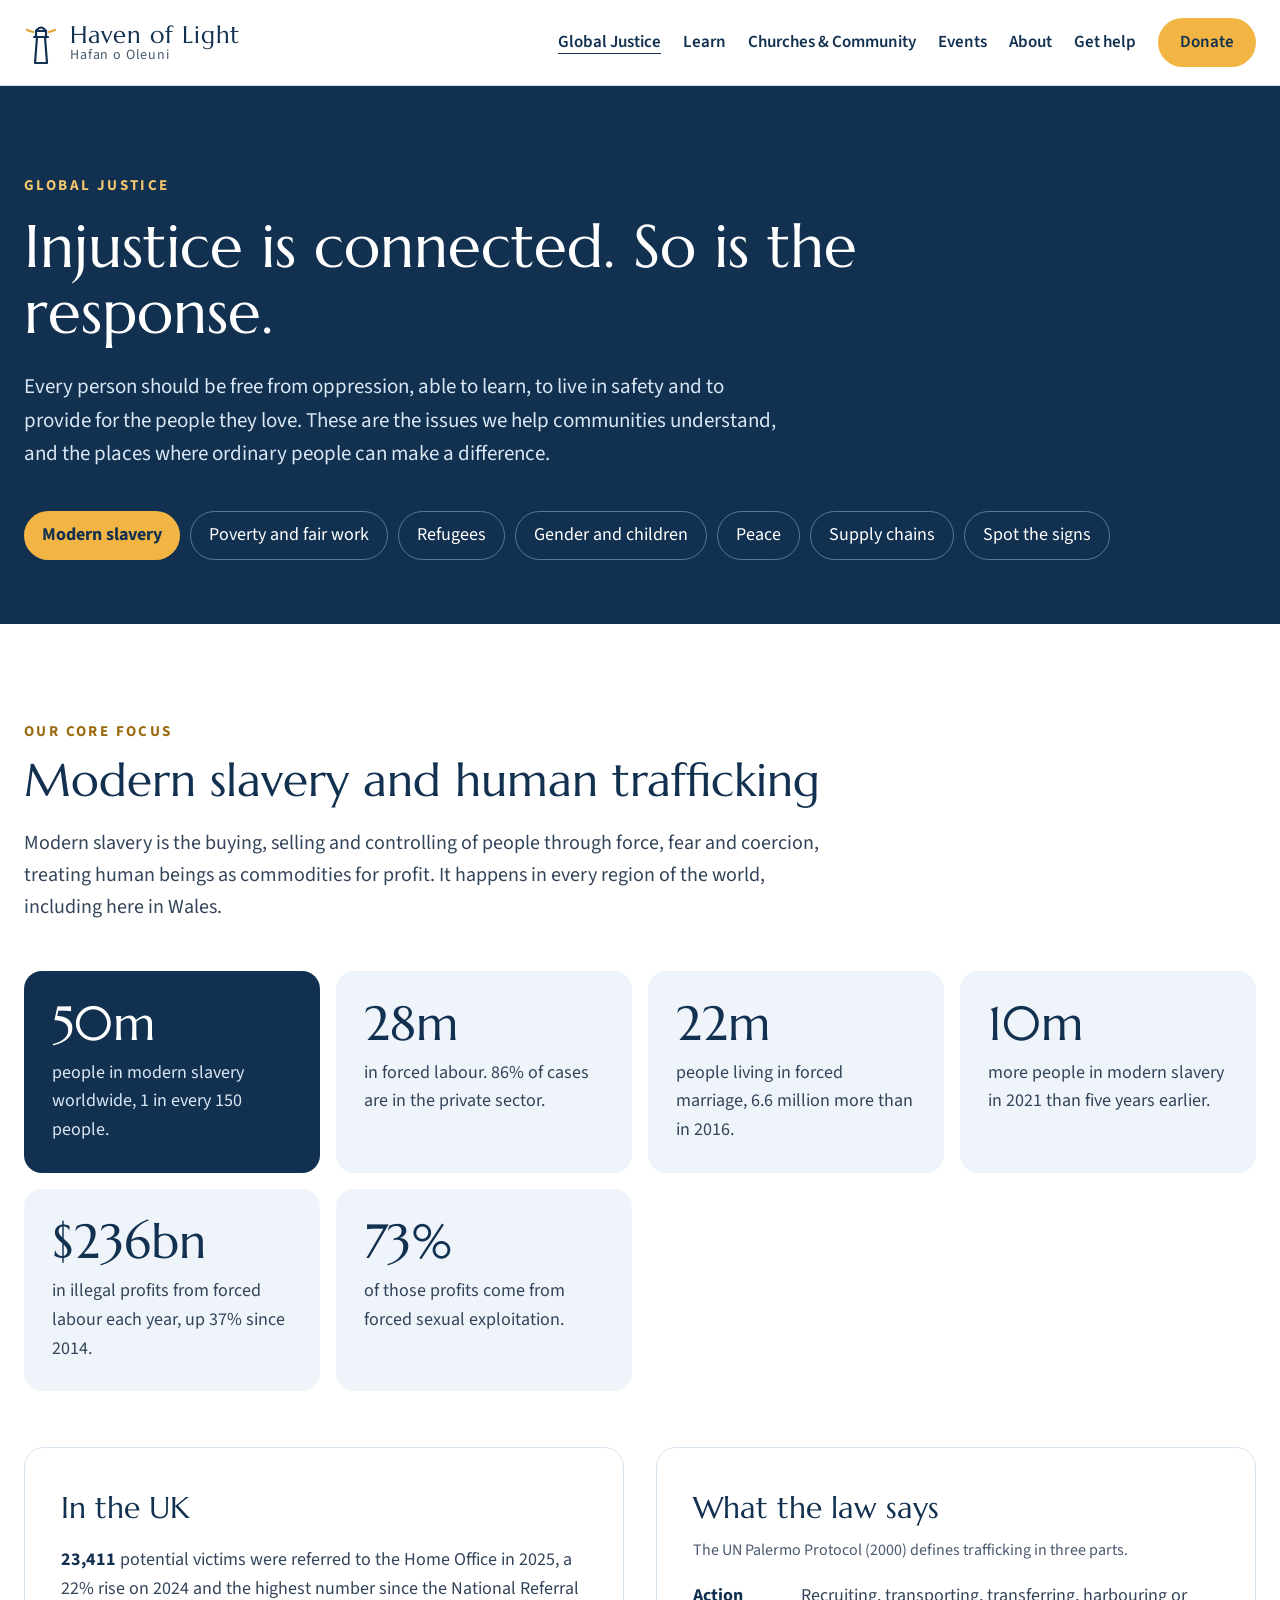
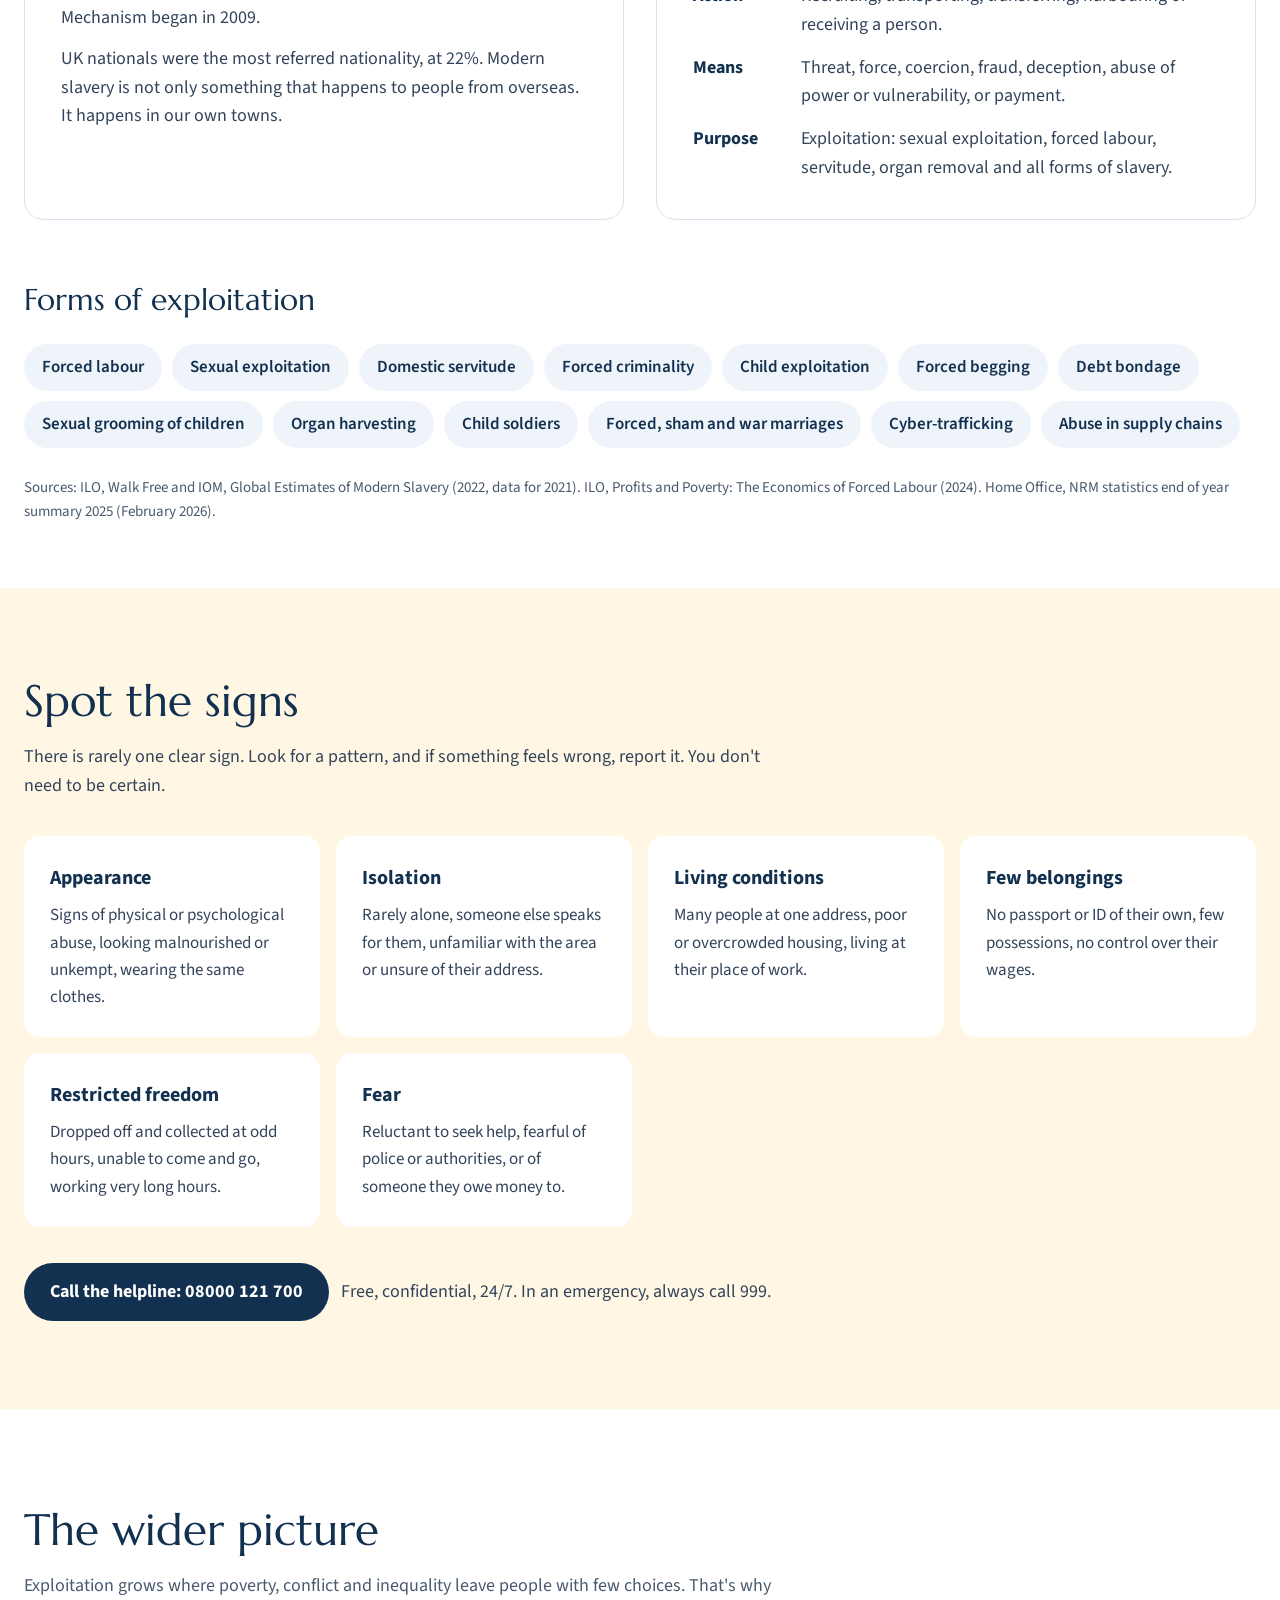
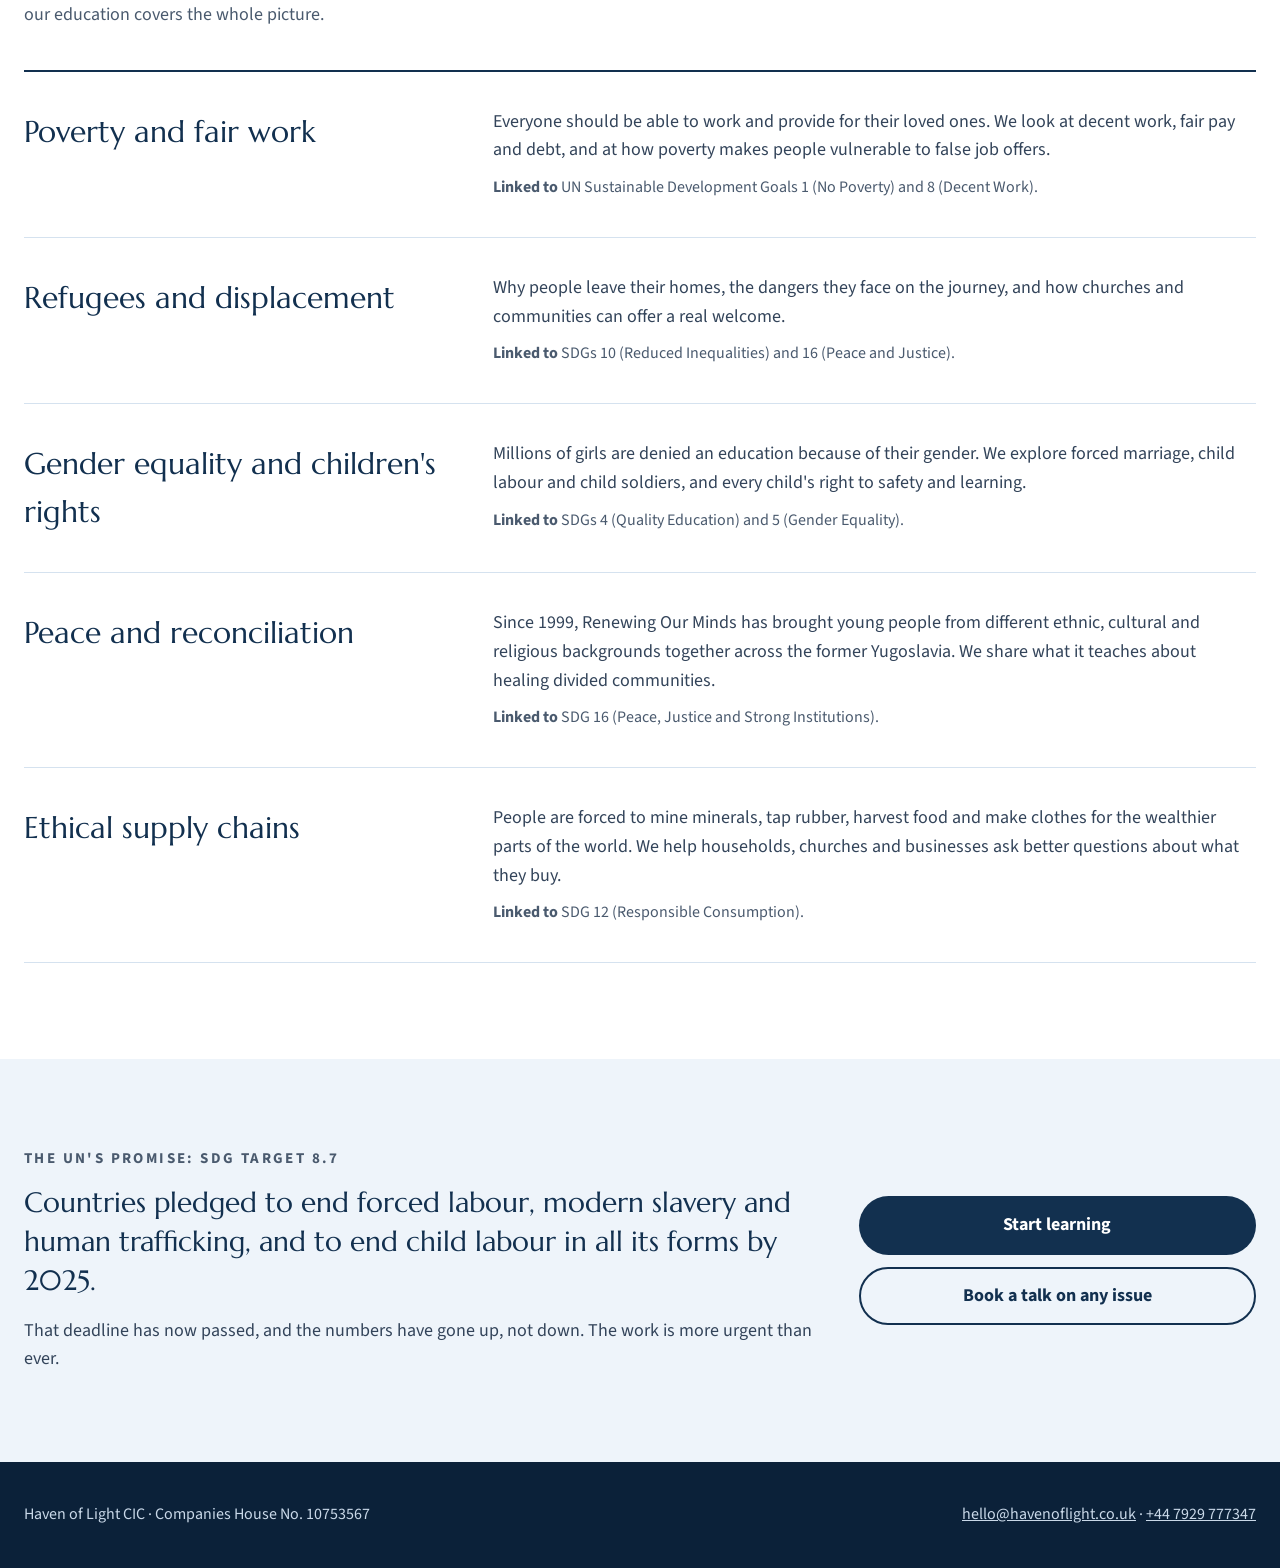
==== global-justice.html @ 554843c3 "Add files via upload" ====
<!doctype html>
<html lang="en-GB">
<head>
<meta charset="utf-8">
<meta name="viewport" content="width=device-width, initial-scale=1">
<title>Global Justice | Haven of Light</title>
<meta name="description" content="Haven of Light helps schools, churches and communities in North Wales understand global injustice, from modern slavery to poverty and displacement, and take action.">
<link rel="icon" href="favicon.svg" type="image/svg+xml">
<link rel="preconnect" href="https://fonts.googleapis.com">
<link href="https://fonts.googleapis.com/css2?family=Marcellus&amp;family=Source+Sans+3:wght@400;600;700&amp;display=swap" rel="stylesheet">
<style>
body{margin:0;background:#FFFFFF}
a{color:#12304F}a:hover{color:#0A1F36}
</style>
<style>
[hidden]{display:none !important}
@media (max-width:640px){h1{font-size:40px !important}h2{font-size:32px !important}}
.pill{font:inherit;font-weight:700;cursor:pointer;border:2px solid #B7CBE0;background:#FFFFFF;color:#12304F;padding:10px 20px;border-radius:999px;min-height:48px}
.pill[aria-pressed="true"],.pill[aria-selected="true"]{background:#12304F;border-color:#12304F;color:#FFFFFF}
.amt{font-family:'Marcellus',serif;font-size:28px;border-radius:16px;min-height:64px;padding:16px}
.seg{border:none;background:transparent;padding:12px}
.pill:focus-visible,a:focus-visible,input:focus-visible,select:focus-visible,textarea:focus-visible{outline:3px solid #F2B544;outline-offset:2px}
</style>
</head>
<body>
<div style="font-family: 'Source Sans 3', system-ui, sans-serif; color: #1A2433; background: #FFFFFF; font-size: 18px; line-height: 1.6">

<header style="background: #FFFFFF; border-bottom: 1px solid #D5E2EF">
<div style="max-width: 1240px; margin: 0 auto; padding: 18px 24px; display: flex; flex-wrap: wrap; align-items: center; justify-content: space-between; gap: 16px">
<a href="index.html" style="display: flex; align-items: center; gap: 12px; text-decoration: none; color: #12304F">
<svg aria-hidden="true" width="34" height="44" viewBox="0 0 34 44" fill="none" stroke="#12304F" stroke-width="2.2" stroke-linecap="round" stroke-linejoin="round"><path d="M11 42 L13 16 H21 L23 42 Z"></path><path d="M10 16 H24"></path><path d="M12 16 V10 H22 V16"></path><path d="M12 10 Q17 3 22 10"></path><path d="M3 9 L9 11 M31 9 L25 11" stroke="#E0A030"></path></svg>
<span style="display: flex; flex-direction: column; line-height: 1.1">
<span style="font-family: 'Marcellus', serif; font-size: 24px; letter-spacing: 0.04em">Haven of Light</span>
<span style="font-size: 14px; color: #4A5A6E; letter-spacing: 0.06em">Hafan o Oleuni</span>
</span>
</a>
<nav aria-label="Main" style="display: flex; flex-wrap: wrap; align-items: center; gap: 6px 22px; font-size: 17px; font-weight: 600">
<a href="global-justice.html" aria-current="page" style="text-decoration: underline; text-underline-offset: 6px; padding: 10px 0">Global Justice</a>
<a href="learn.html" style="text-decoration: none; padding: 10px 0">Learn</a>
<a href="learn.html#churches" style="text-decoration: none; padding: 10px 0">Churches &amp; Community</a>
<a href="events.html" style="text-decoration: none; padding: 10px 0">Events</a>
<a href="index.html#about" style="text-decoration: none; padding: 10px 0">About</a>
<a href="index.html#help" style="text-decoration: none; padding: 10px 0">Get help</a>
<a href="donate.html" style="text-decoration: none; background: #F2B544; color: #12304F; padding: 11px 22px; border-radius: 999px">Donate</a>
</nav>
</div>
</header>

<section style="background: #12304F; color: #FFFFFF">
<div style="max-width: 1240px; margin: 0 auto; padding: 88px 24px 64px">
<p style="margin: 0 0 16px; font-size: 15px; letter-spacing: 0.16em; text-transform: uppercase; color: #F2C66D; font-weight: 700">Global justice</p>
<h1 style="margin: 0; font-family: 'Marcellus', serif; font-weight: 400; font-size: 60px; line-height: 1.1; max-width: 900px">Injustice is connected. So is the response.</h1>
<p style="margin: 24px 0 0; font-size: 21px; color: #D9E6F3; max-width: 760px">Every person should be free from oppression, able to learn, to live in safety and to provide for the people they love. These are the issues we help communities understand, and the places where ordinary people can make a difference.</p>
<nav aria-label="On this page" style="display: flex; flex-wrap: wrap; gap: 10px; margin-top: 40px">
<a href="#slavery" style="text-decoration: none; color: #12304F; background: #F2B544; font-weight: 700; padding: 10px 18px; border-radius: 999px">Modern slavery</a>
<a href="#poverty" style="text-decoration: none; color: #FFFFFF; border: 1px solid #5A7898; padding: 9px 18px; border-radius: 999px">Poverty and fair work</a>
<a href="#refugees" style="text-decoration: none; color: #FFFFFF; border: 1px solid #5A7898; padding: 9px 18px; border-radius: 999px">Refugees</a>
<a href="#equality" style="text-decoration: none; color: #FFFFFF; border: 1px solid #5A7898; padding: 9px 18px; border-radius: 999px">Gender and children</a>
<a href="#peace" style="text-decoration: none; color: #FFFFFF; border: 1px solid #5A7898; padding: 9px 18px; border-radius: 999px">Peace</a>
<a href="#supply" style="text-decoration: none; color: #FFFFFF; border: 1px solid #5A7898; padding: 9px 18px; border-radius: 999px">Supply chains</a>
<a href="#signs" style="text-decoration: none; color: #FFFFFF; border: 1px solid #5A7898; padding: 9px 18px; border-radius: 999px">Spot the signs</a>
</nav>
</div>
</section>

<section id="slavery" style="background: #FFFFFF">
<div style="max-width: 1240px; margin: 0 auto; padding: 96px 24px 64px">
<p style="margin: 0; font-size: 15px; letter-spacing: 0.16em; text-transform: uppercase; color: #9A6A10; font-weight: 700">Our core focus</p>
<h2 style="margin: 10px 0 0; font-family: 'Marcellus', serif; font-weight: 400; font-size: 46px; color: #12304F; line-height: 1.15">Modern slavery and human trafficking</h2>
<p style="margin: 20px 0 0; max-width: 820px; color: #33445A; font-size: 20px">Modern slavery is the buying, selling and controlling of people through force, fear and coercion, treating human beings as commodities for profit. It happens in every region of the world, including here in Wales.</p>

<div style="display: grid; grid-template-columns: repeat(auto-fit, minmax(250px, 1fr)); gap: 16px; margin-top: 48px">
<div style="background: #12304F; color: #FFFFFF; border-radius: 18px; padding: 28px">
<p style="margin: 0; font-family: 'Marcellus', serif; font-size: 48px; line-height: 1">50m</p>
<p style="margin: 12px 0 0; color: #D9E6F3">people in modern slavery worldwide, 1 in every 150 people.</p>
</div>
<div style="background: #EEF4FA; border-radius: 18px; padding: 28px">
<p style="margin: 0; font-family: 'Marcellus', serif; font-size: 48px; line-height: 1; color: #12304F">28m</p>
<p style="margin: 12px 0 0; color: #33445A">in forced labour. 86% of cases are in the private sector.</p>
</div>
<div style="background: #EEF4FA; border-radius: 18px; padding: 28px">
<p style="margin: 0; font-family: 'Marcellus', serif; font-size: 48px; line-height: 1; color: #12304F">22m</p>
<p style="margin: 12px 0 0; color: #33445A">people living in forced marriage, 6.6 million more than in 2016.</p>
</div>
<div style="background: #EEF4FA; border-radius: 18px; padding: 28px">
<p style="margin: 0; font-family: 'Marcellus', serif; font-size: 48px; line-height: 1; color: #12304F">10m</p>
<p style="margin: 12px 0 0; color: #33445A">more people in modern slavery in 2021 than five years earlier.</p>
</div>
<div style="background: #EEF4FA; border-radius: 18px; padding: 28px">
<p style="margin: 0; font-family: 'Marcellus', serif; font-size: 48px; line-height: 1; color: #12304F">$236bn</p>
<p style="margin: 12px 0 0; color: #33445A">in illegal profits from forced labour each year, up 37% since 2014.</p>
</div>
<div style="background: #EEF4FA; border-radius: 18px; padding: 28px">
<p style="margin: 0; font-family: 'Marcellus', serif; font-size: 48px; line-height: 1; color: #12304F">73%</p>
<p style="margin: 12px 0 0; color: #33445A">of those profits come from forced sexual exploitation.</p>
</div>
</div>

<div style="margin-top: 56px; display: flex; flex-wrap: wrap; gap: 32px">
<div style="flex: 1 1 460px; min-width: 0; border: 1px solid #D5E2EF; border-radius: 20px; padding: 36px">
<h3 style="margin: 0; font-family: 'Marcellus', serif; font-weight: 400; font-size: 30px; color: #12304F">In the UK</h3>
<p style="margin: 14px 0 0; color: #33445A"><strong style="color: #12304F">23,411</strong> potential victims were referred to the Home Office in 2025, a 22% rise on 2024 and the highest number since the National Referral Mechanism began in 2009.</p>
<p style="margin: 12px 0 0; color: #33445A">UK nationals were the most referred nationality, at 22%. Modern slavery is not only something that happens to people from overseas. It happens in our own towns.</p>
</div>
<div style="flex: 1 1 460px; min-width: 0; border: 1px solid #D5E2EF; border-radius: 20px; padding: 36px">
<h3 style="margin: 0; font-family: 'Marcellus', serif; font-weight: 400; font-size: 30px; color: #12304F">What the law says</h3>
<p style="margin: 6px 0 0; color: #4A5A6E; font-size: 16px">The UN Palermo Protocol (2000) defines trafficking in three parts.</p>
<div style="display: flex; flex-direction: column; gap: 14px; margin-top: 18px">
<div style="display: flex; gap: 16px"><span style="min-width: 92px; font-weight: 700; color: #12304F">Action</span><span style="color: #33445A">Recruiting, transporting, transferring, harbouring or receiving a person.</span></div>
<div style="display: flex; gap: 16px"><span style="min-width: 92px; font-weight: 700; color: #12304F">Means</span><span style="color: #33445A">Threat, force, coercion, fraud, deception, abuse of power or vulnerability, or payment.</span></div>
<div style="display: flex; gap: 16px"><span style="min-width: 92px; font-weight: 700; color: #12304F">Purpose</span><span style="color: #33445A">Exploitation: sexual exploitation, forced labour, servitude, organ removal and all forms of slavery.</span></div>
</div>
</div>
</div>

<h3 style="margin: 56px 0 0; font-family: 'Marcellus', serif; font-weight: 400; font-size: 30px; color: #12304F">Forms of exploitation</h3>
<div style="display: flex; flex-wrap: wrap; gap: 10px; margin-top: 20px">
<span style="background: #EEF4FA; color: #12304F; font-weight: 600; padding: 10px 18px; border-radius: 999px; font-size: 17px">Forced labour</span>
<span style="background: #EEF4FA; color: #12304F; font-weight: 600; padding: 10px 18px; border-radius: 999px; font-size: 17px">Sexual exploitation</span>
<span style="background: #EEF4FA; color: #12304F; font-weight: 600; padding: 10px 18px; border-radius: 999px; font-size: 17px">Domestic servitude</span>
<span style="background: #EEF4FA; color: #12304F; font-weight: 600; padding: 10px 18px; border-radius: 999px; font-size: 17px">Forced criminality</span>
<span style="background: #EEF4FA; color: #12304F; font-weight: 600; padding: 10px 18px; border-radius: 999px; font-size: 17px">Child exploitation</span>
<span style="background: #EEF4FA; color: #12304F; font-weight: 600; padding: 10px 18px; border-radius: 999px; font-size: 17px">Forced begging</span>
<span style="background: #EEF4FA; color: #12304F; font-weight: 600; padding: 10px 18px; border-radius: 999px; font-size: 17px">Debt bondage</span>
<span style="background: #EEF4FA; color: #12304F; font-weight: 600; padding: 10px 18px; border-radius: 999px; font-size: 17px">Sexual grooming of children</span>
<span style="background: #EEF4FA; color: #12304F; font-weight: 600; padding: 10px 18px; border-radius: 999px; font-size: 17px">Organ harvesting</span>
<span style="background: #EEF4FA; color: #12304F; font-weight: 600; padding: 10px 18px; border-radius: 999px; font-size: 17px">Child soldiers</span>
<span style="background: #EEF4FA; color: #12304F; font-weight: 600; padding: 10px 18px; border-radius: 999px; font-size: 17px">Forced, sham and war marriages</span>
<span style="background: #EEF4FA; color: #12304F; font-weight: 600; padding: 10px 18px; border-radius: 999px; font-size: 17px">Cyber-trafficking</span>
<span style="background: #EEF4FA; color: #12304F; font-weight: 600; padding: 10px 18px; border-radius: 999px; font-size: 17px">Abuse in supply chains</span>
</div>
<p style="margin: 28px 0 0; font-size: 15px; color: #4A5A6E">Sources: ILO, Walk Free and IOM, Global Estimates of Modern Slavery (2022, data for 2021). ILO, Profits and Poverty: The Economics of Forced Labour (2024). Home Office, NRM statistics end of year summary 2025 (February 2026).</p>
</div>
</section>

<section id="signs" style="background: #FFF6E4">
<div style="max-width: 1240px; margin: 0 auto; padding: 88px 24px">
<h2 style="margin: 0; font-family: 'Marcellus', serif; font-weight: 400; font-size: 44px; color: #12304F; line-height: 1.15">Spot the signs</h2>
<p style="margin: 16px 0 0; color: #33445A; max-width: 760px">There is rarely one clear sign. Look for a pattern, and if something feels wrong, report it. You don't need to be certain.</p>
<div style="display: grid; grid-template-columns: repeat(auto-fit, minmax(260px, 1fr)); gap: 16px; margin-top: 36px">
<div style="background: #FFFFFF; border-radius: 16px; padding: 26px"><h3 style="margin: 0; font-size: 20px; color: #12304F">Appearance</h3><p style="margin: 8px 0 0; color: #33445A; font-size: 17px">Signs of physical or psychological abuse, looking malnourished or unkempt, wearing the same clothes.</p></div>
<div style="background: #FFFFFF; border-radius: 16px; padding: 26px"><h3 style="margin: 0; font-size: 20px; color: #12304F">Isolation</h3><p style="margin: 8px 0 0; color: #33445A; font-size: 17px">Rarely alone, someone else speaks for them, unfamiliar with the area or unsure of their address.</p></div>
<div style="background: #FFFFFF; border-radius: 16px; padding: 26px"><h3 style="margin: 0; font-size: 20px; color: #12304F">Living conditions</h3><p style="margin: 8px 0 0; color: #33445A; font-size: 17px">Many people at one address, poor or overcrowded housing, living at their place of work.</p></div>
<div style="background: #FFFFFF; border-radius: 16px; padding: 26px"><h3 style="margin: 0; font-size: 20px; color: #12304F">Few belongings</h3><p style="margin: 8px 0 0; color: #33445A; font-size: 17px">No passport or ID of their own, few possessions, no control over their wages.</p></div>
<div style="background: #FFFFFF; border-radius: 16px; padding: 26px"><h3 style="margin: 0; font-size: 20px; color: #12304F">Restricted freedom</h3><p style="margin: 8px 0 0; color: #33445A; font-size: 17px">Dropped off and collected at odd hours, unable to come and go, working very long hours.</p></div>
<div style="background: #FFFFFF; border-radius: 16px; padding: 26px"><h3 style="margin: 0; font-size: 20px; color: #12304F">Fear</h3><p style="margin: 8px 0 0; color: #33445A; font-size: 17px">Reluctant to seek help, fearful of police or authorities, or of someone they owe money to.</p></div>
</div>
<div style="display: flex; flex-wrap: wrap; gap: 12px; margin-top: 36px; align-items: center">
<a href="tel:08000121700" style="text-decoration: none; background: #12304F; color: #FFFFFF; font-weight: 700; padding: 15px 26px; border-radius: 999px">Call the helpline: 08000 121 700</a>
<span style="color: #33445A">Free, confidential, 24/7. In an emergency, always call 999.</span>
</div>
</div>
</section>

<section style="background: #FFFFFF">
<div style="max-width: 1240px; margin: 0 auto; padding: 96px 24px">
<h2 style="margin: 0; font-family: 'Marcellus', serif; font-weight: 400; font-size: 44px; color: #12304F; line-height: 1.15">The wider picture</h2>
<p style="margin: 16px 0 0; color: #4A5A6E; max-width: 760px">Exploitation grows where poverty, conflict and inequality leave people with few choices. That's why our education covers the whole picture.</p>
<div style="display: flex; flex-direction: column; margin-top: 40px; border-top: 2px solid #12304F">

<div id="poverty" style="display: flex; flex-wrap: wrap; gap: 12px 48px; padding: 36px 0; border-bottom: 1px solid #D5E2EF">
<h3 style="flex: 1 1 300px; margin: 0; font-family: 'Marcellus', serif; font-weight: 400; font-size: 30px; color: #12304F">Poverty and fair work</h3>
<div style="flex: 2 1 520px; min-width: 0">
<p style="margin: 0; color: #33445A">Everyone should be able to work and provide for their loved ones. We look at decent work, fair pay and debt, and at how poverty makes people vulnerable to false job offers.</p>
<p style="margin: 10px 0 0; color: #4A5A6E; font-size: 16px"><strong>Linked to</strong> UN Sustainable Development Goals 1 (No Poverty) and 8 (Decent Work).</p>
</div>
</div>

<div id="refugees" style="display: flex; flex-wrap: wrap; gap: 12px 48px; padding: 36px 0; border-bottom: 1px solid #D5E2EF">
<h3 style="flex: 1 1 300px; margin: 0; font-family: 'Marcellus', serif; font-weight: 400; font-size: 30px; color: #12304F">Refugees and displacement</h3>
<div style="flex: 2 1 520px; min-width: 0">
<p style="margin: 0; color: #33445A">Why people leave their homes, the dangers they face on the journey, and how churches and communities can offer a real welcome.</p>
<p style="margin: 10px 0 0; color: #4A5A6E; font-size: 16px"><strong>Linked to</strong> SDGs 10 (Reduced Inequalities) and 16 (Peace and Justice).</p>
</div>
</div>

<div id="equality" style="display: flex; flex-wrap: wrap; gap: 12px 48px; padding: 36px 0; border-bottom: 1px solid #D5E2EF">
<h3 style="flex: 1 1 300px; margin: 0; font-family: 'Marcellus', serif; font-weight: 400; font-size: 30px; color: #12304F">Gender equality and children's rights</h3>
<div style="flex: 2 1 520px; min-width: 0">
<p style="margin: 0; color: #33445A">Millions of girls are denied an education because of their gender. We explore forced marriage, child labour and child soldiers, and every child's right to safety and learning.</p>
<p style="margin: 10px 0 0; color: #4A5A6E; font-size: 16px"><strong>Linked to</strong> SDGs 4 (Quality Education) and 5 (Gender Equality).</p>
</div>
</div>

<div id="peace" style="display: flex; flex-wrap: wrap; gap: 12px 48px; padding: 36px 0; border-bottom: 1px solid #D5E2EF">
<h3 style="flex: 1 1 300px; margin: 0; font-family: 'Marcellus', serif; font-weight: 400; font-size: 30px; color: #12304F">Peace and reconciliation</h3>
<div style="flex: 2 1 520px; min-width: 0">
<p style="margin: 0; color: #33445A">Since 1999, Renewing Our Minds has brought young people from different ethnic, cultural and religious backgrounds together across the former Yugoslavia. We share what it teaches about healing divided communities.</p>
<p style="margin: 10px 0 0; color: #4A5A6E; font-size: 16px"><strong>Linked to</strong> SDG 16 (Peace, Justice and Strong Institutions).</p>
</div>
</div>

<div id="supply" style="display: flex; flex-wrap: wrap; gap: 12px 48px; padding: 36px 0; border-bottom: 1px solid #D5E2EF">
<h3 style="flex: 1 1 300px; margin: 0; font-family: 'Marcellus', serif; font-weight: 400; font-size: 30px; color: #12304F">Ethical supply chains</h3>
<div style="flex: 2 1 520px; min-width: 0">
<p style="margin: 0; color: #33445A">People are forced to mine minerals, tap rubber, harvest food and make clothes for the wealthier parts of the world. We help households, churches and businesses ask better questions about what they buy.</p>
<p style="margin: 10px 0 0; color: #4A5A6E; font-size: 16px"><strong>Linked to</strong> SDG 12 (Responsible Consumption).</p>
</div>
</div>

</div>
</div>
</section>

<section style="background: #EEF4FA">
<div style="max-width: 1240px; margin: 0 auto; padding: 88px 24px; display: flex; flex-wrap: wrap; gap: 40px; align-items: center">
<div style="flex: 2 1 560px; min-width: 0">
<p style="margin: 0; font-size: 15px; letter-spacing: 0.16em; text-transform: uppercase; color: #4A5A6E; font-weight: 700">The UN's promise: SDG target 8.7</p>
<p style="margin: 12px 0 0; font-family: 'Marcellus', serif; font-size: 28px; line-height: 1.4; color: #12304F">Countries pledged to end forced labour, modern slavery and human trafficking, and to end child labour in all its forms by 2025.</p>
<p style="margin: 16px 0 0; color: #33445A">That deadline has now passed, and the numbers have gone up, not down. The work is more urgent than ever.</p>
</div>
<div style="flex: 1 1 280px; display: flex; flex-direction: column; gap: 12px">
<a href="learn.html" style="text-decoration: none; background: #12304F; color: #FFFFFF; font-weight: 700; padding: 15px 26px; border-radius: 999px; text-align: center">Start learning</a>
<a href="learn.html#book" style="text-decoration: none; border: 2px solid #12304F; color: #12304F; font-weight: 700; padding: 13px 24px; border-radius: 999px; text-align: center">Book a talk on any issue</a>
</div>
</div>
</section>

<footer style="background: #0B2139; color: #C9D8E8; font-size: 16px">
<div style="max-width: 1240px; margin: 0 auto; padding: 40px 24px; display: flex; flex-wrap: wrap; justify-content: space-between; gap: 16px">
<span>Haven of Light CIC · Companies House No. 10753567</span>
<span><a href="mailto:hello@havenoflight.co.uk" style="color: #C9D8E8">hello@havenoflight.co.uk</a> · <a href="tel:+447929777347" style="color: #C9D8E8">+44 7929 777347</a></span>
</div>
</footer>

</div>
</body>
</html>
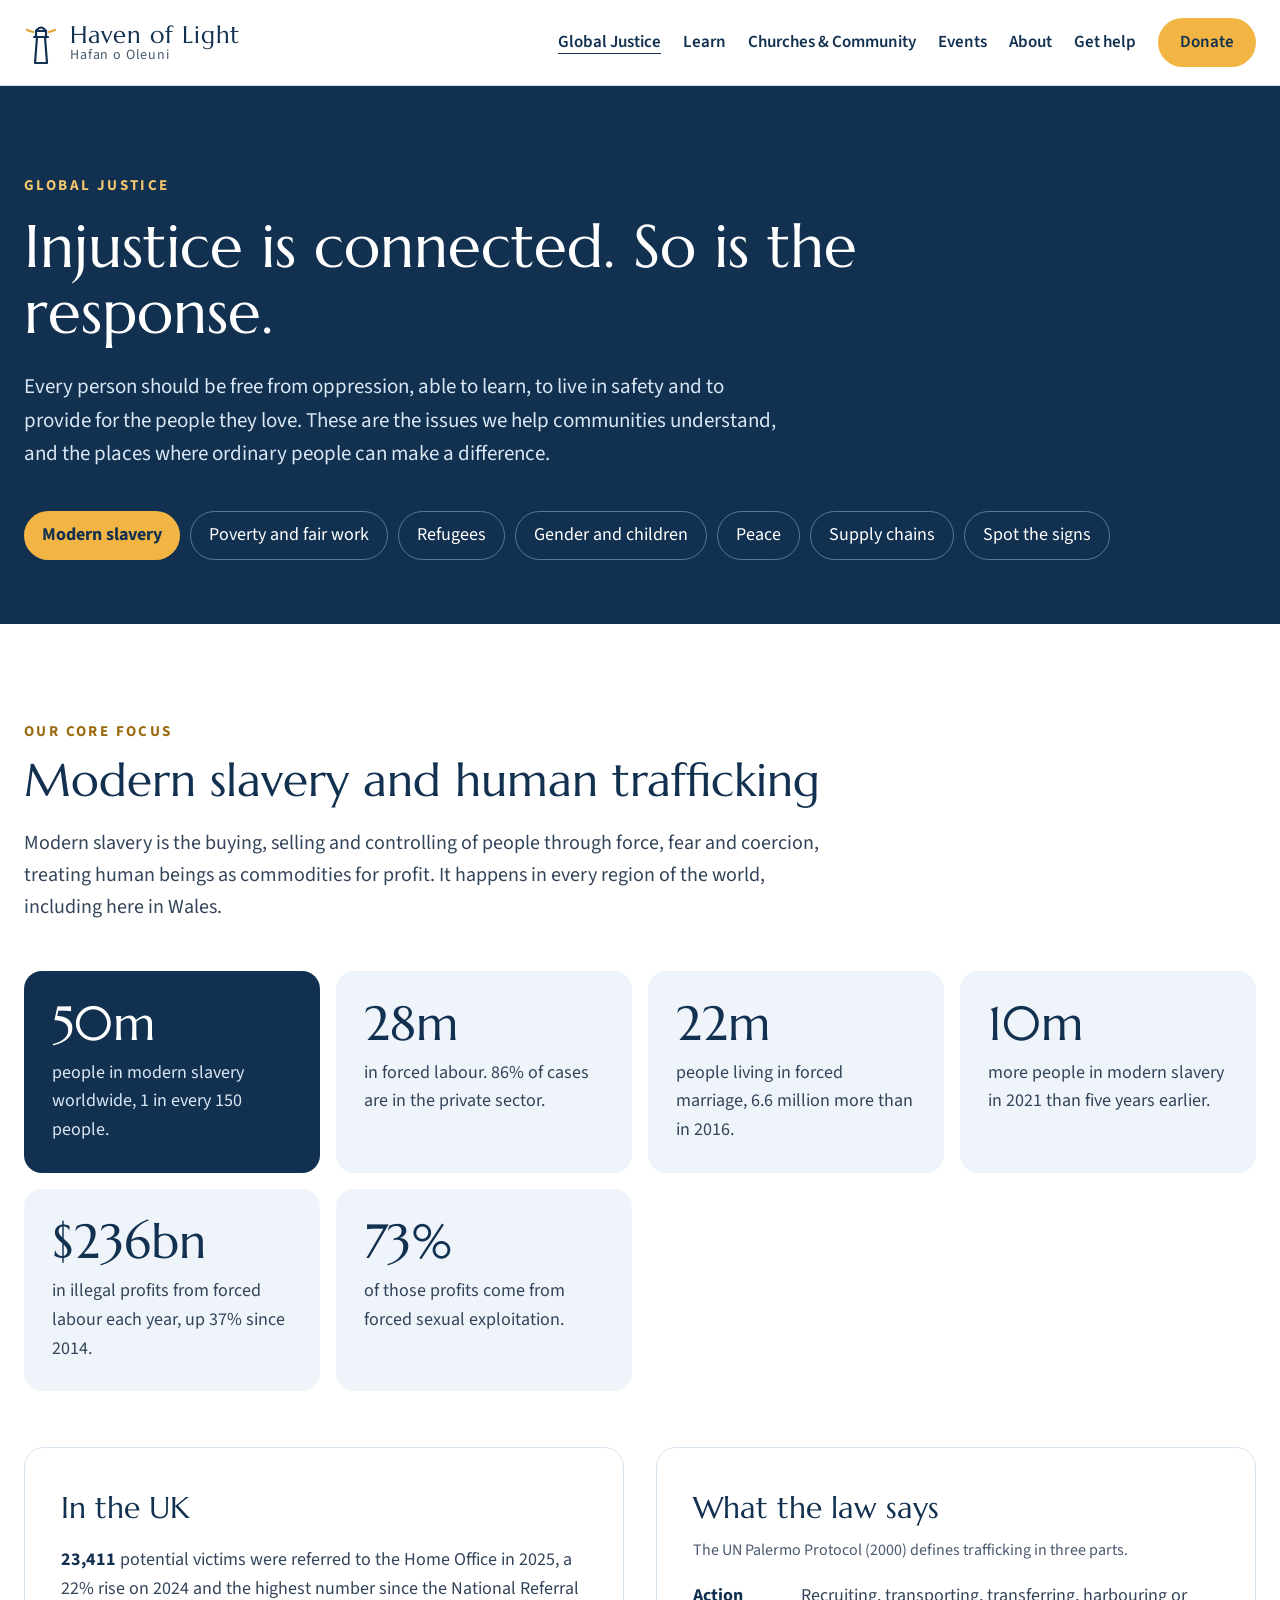
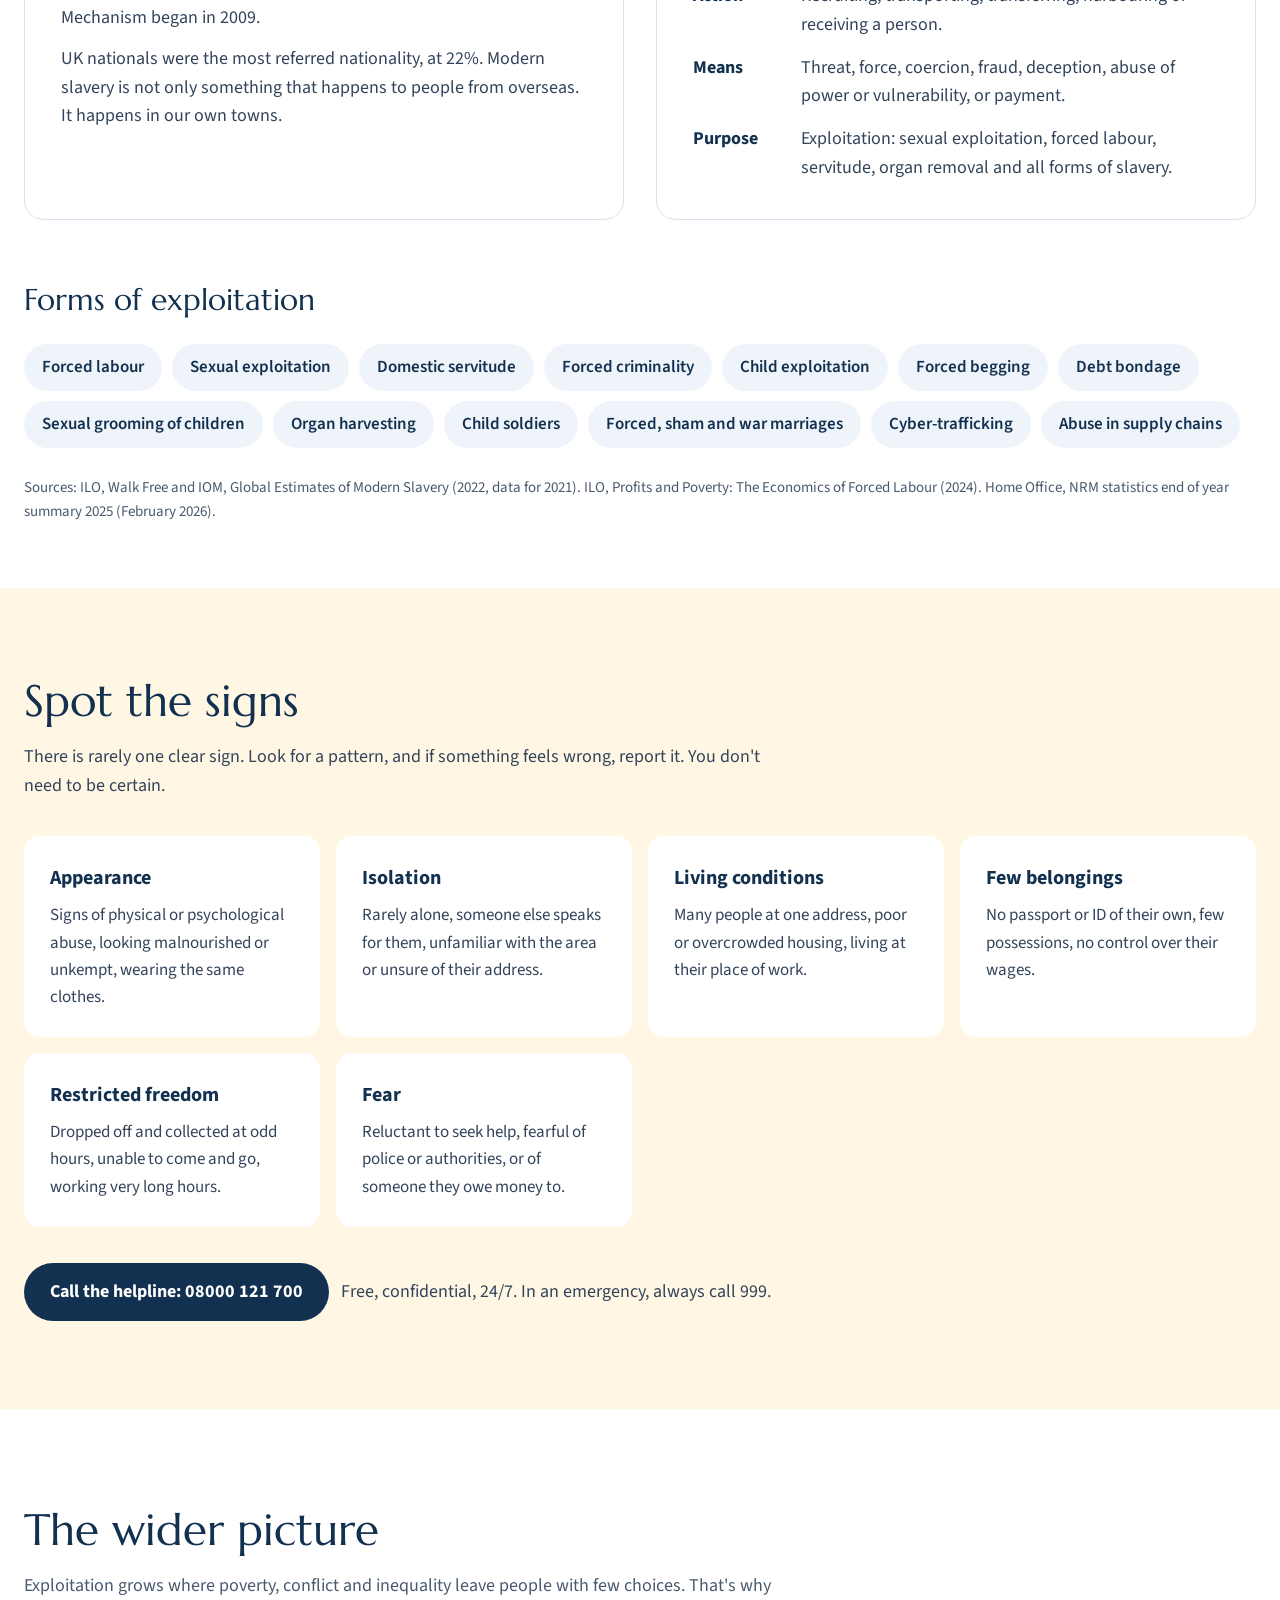
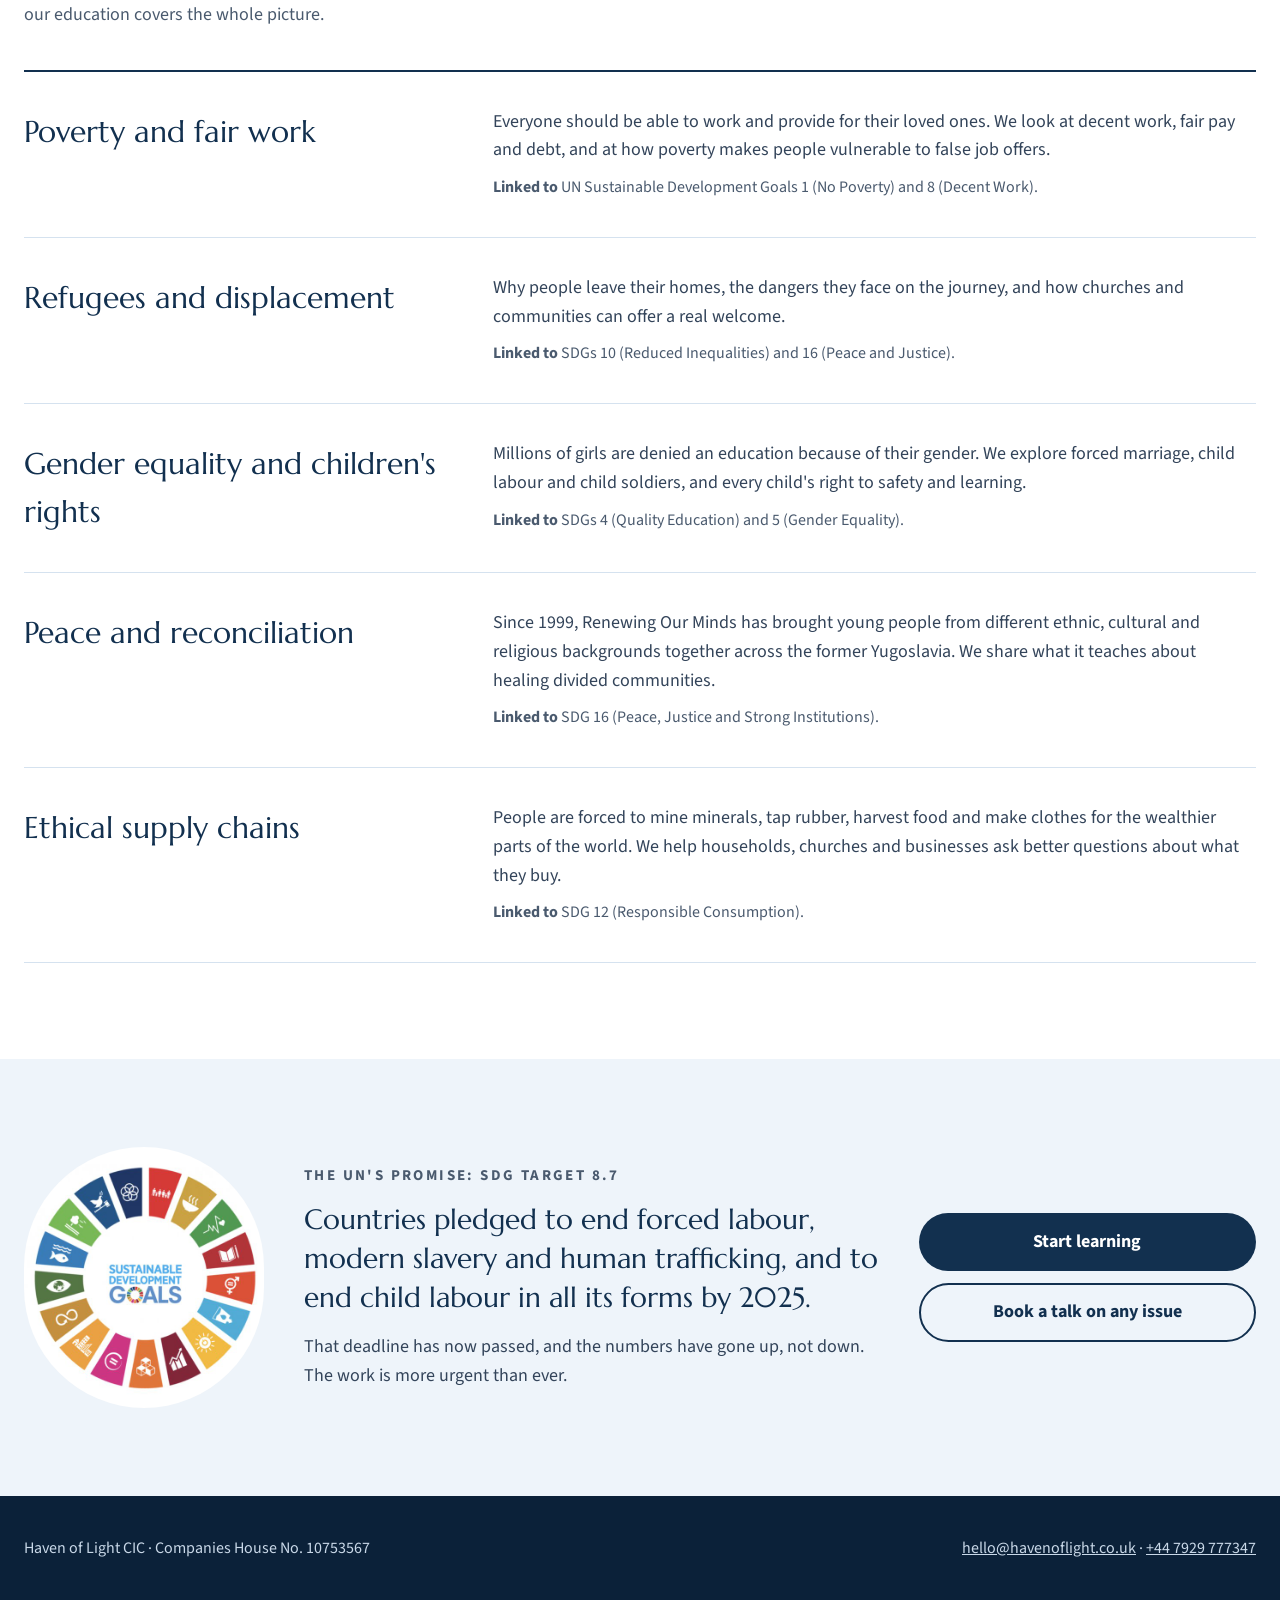
==== commit 71b2bdd8: "Add Walk Free style photography - Home: full-width photo banner with the headline in a navy box, plu" ====
--- a/global-justice.html
+++ b/global-justice.html
@@ -204,7 +204,8 @@
 
 <section style="background: #EEF4FA">
 <div style="max-width: 1240px; margin: 0 auto; padding: 88px 24px; display: flex; flex-wrap: wrap; gap: 40px; align-items: center">
-<div style="flex: 2 1 560px; min-width: 0">
+<img src="images/sdg-wheel.jpg" alt="The 17 UN Sustainable Development Goals" width="240" height="261" style="flex: 0 0 auto; width: 240px; max-width: 100%; height: auto; border-radius: 999px">
+<div style="flex: 2 1 460px; min-width: 0">
 <p style="margin: 0; font-size: 15px; letter-spacing: 0.16em; text-transform: uppercase; color: #4A5A6E; font-weight: 700">The UN's promise: SDG target 8.7</p>
 <p style="margin: 12px 0 0; font-family: 'Marcellus', serif; font-size: 28px; line-height: 1.4; color: #12304F">Countries pledged to end forced labour, modern slavery and human trafficking, and to end child labour in all its forms by 2025.</p>
 <p style="margin: 16px 0 0; color: #33445A">That deadline has now passed, and the numbers have gone up, not down. The work is more urgent than ever.</p>
